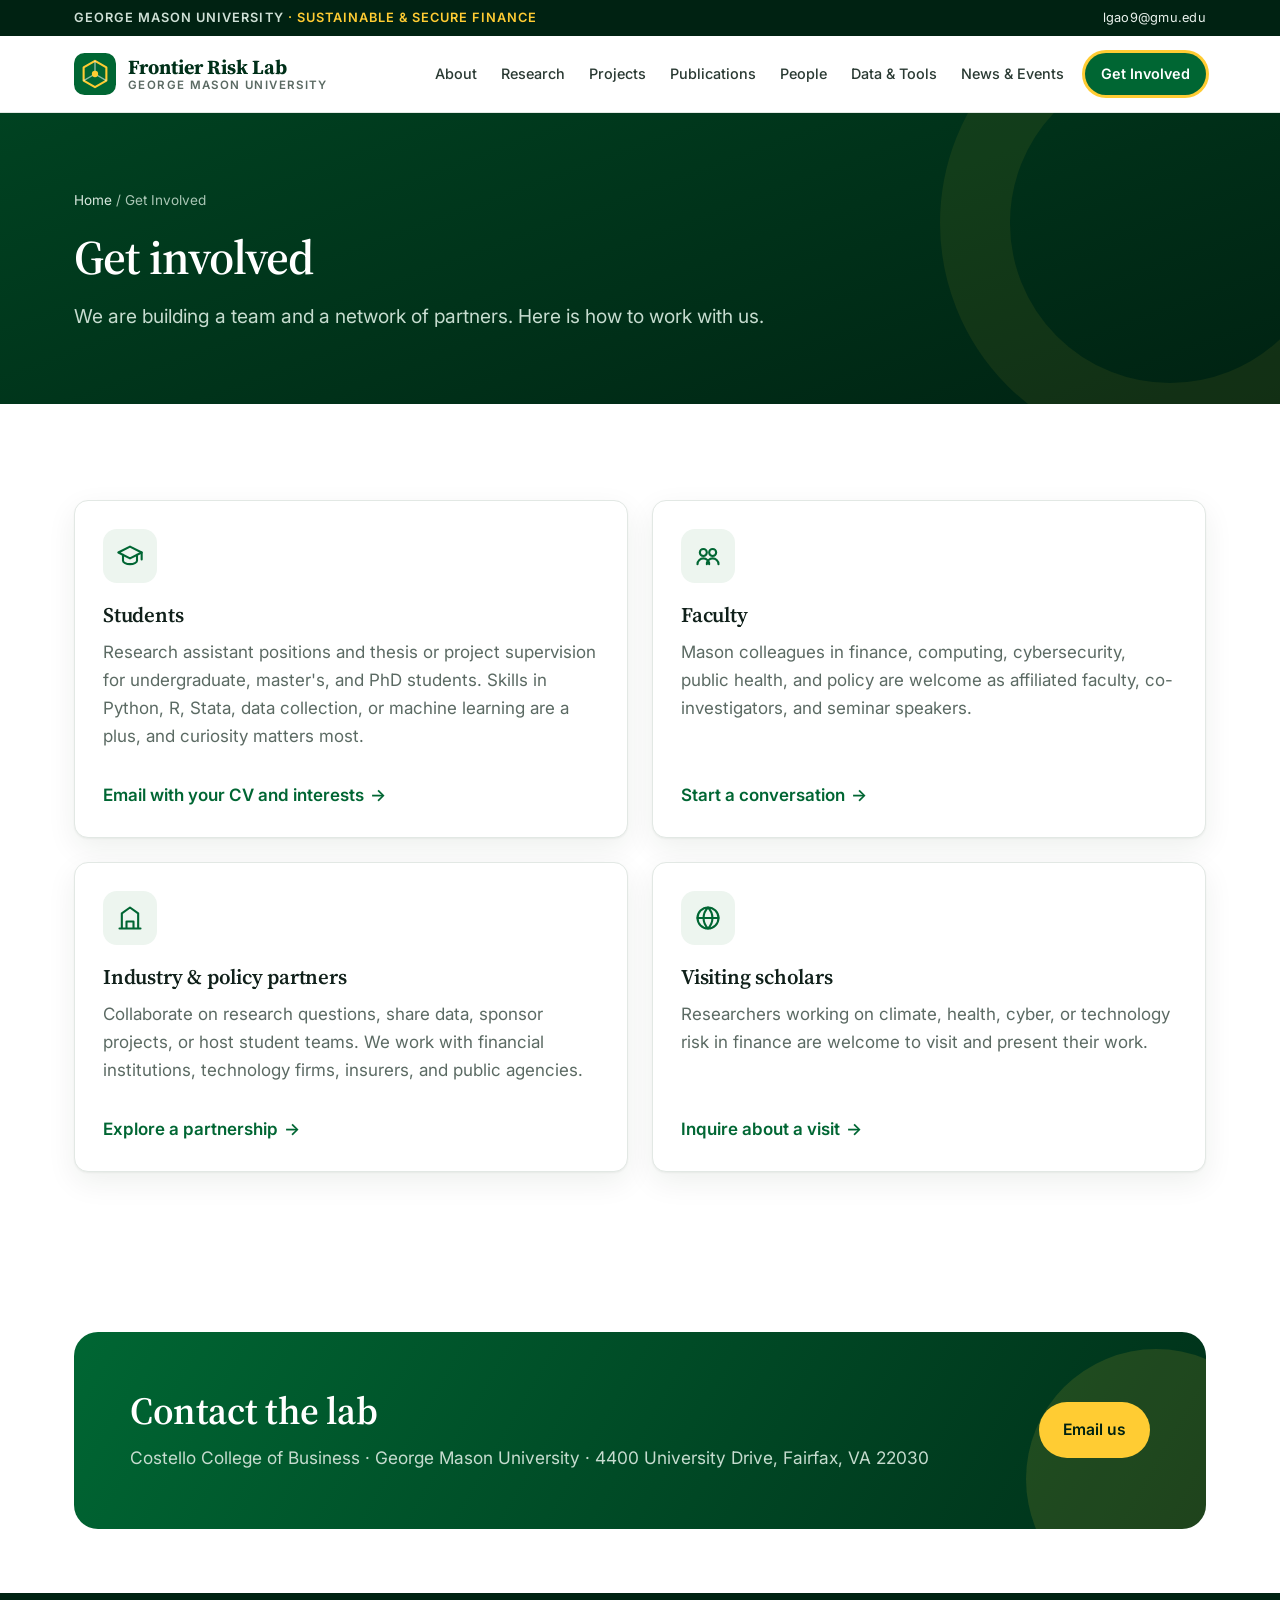
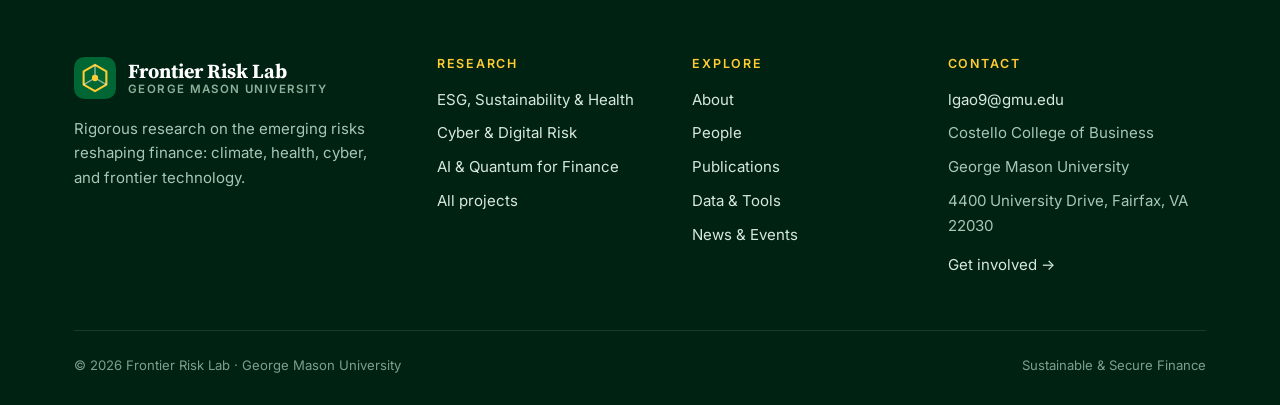
==== join.html @ 45f3c0b1 "Frontier Risk Lab website: initial draft Static GitHub Pages site with GMU colors: home, about, rese" ====
<!doctype html>
<html lang="en">
<head>
  <meta charset="utf-8">
  <meta name="viewport" content="width=device-width, initial-scale=1">
  <title>Get Involved · Frontier Risk Lab</title>
  <meta name="description" content="Opportunities for students, faculty, partners, and visiting scholars at the Frontier Risk Lab.">
  <link rel="icon" href="assets/img/favicon.svg" type="image/svg+xml">
  <link rel="preconnect" href="https://fonts.googleapis.com">
  <link rel="preconnect" href="https://fonts.gstatic.com" crossorigin>
  <link href="https://fonts.googleapis.com/css2?family=Inter:wght@400;500;600;700&family=Source+Serif+4:opsz,wght@8..60,500;8..60,600;8..60,700&display=swap" rel="stylesheet">
  <link rel="stylesheet" href="assets/css/style.css">
  <script src="assets/js/content.js" defer></script>
  <script src="assets/js/site.js" defer></script>
</head>
<body>
<div id="site-header"></div>

<main id="main">
  <section class="page-hero">
    <div class="container">
      <div class="crumbs"><a href="index.html">Home</a> / Get Involved</div>
      <h1>Get involved</h1>
      <p class="lead">We are building a team and a network of partners. Here is how to work with us.</p>
    </div>
  </section>

  <section class="section">
    <div class="container">
      <div class="grid-2">
        <article class="card reveal">
          <div class="icon-tile"><svg viewBox="0 0 24 24" fill="none" stroke="currentColor" stroke-width="1.8" stroke-linecap="round" stroke-linejoin="round"><path d="m2 9 10-5 10 5-10 5Z"/><path d="M6 11v5c0 1.5 2.7 3 6 3s6-1.5 6-3v-5M22 9v6"/></svg></div>
          <h3>Students</h3>
          <p>Research assistant positions and thesis or project supervision for undergraduate, master's, and PhD students. Skills in Python, R, Stata, data collection, or machine learning are a plus, and curiosity matters most.</p>
          <div class="card-foot"><a class="link-arrow" id="mail-students" href="#">Email with your CV and interests</a></div>
        </article>
        <article class="card reveal">
          <div class="icon-tile"><svg viewBox="0 0 24 24" fill="none" stroke="currentColor" stroke-width="1.8" stroke-linecap="round" stroke-linejoin="round"><circle cx="8" cy="9" r="3"/><circle cx="16" cy="9" r="3"/><path d="M3 19c0-3 2.5-5 5-5s5 2 5 5M11 19c0-3 2.5-5 5-5s5 2 5 5"/></svg></div>
          <h3>Faculty</h3>
          <p>Mason colleagues in finance, computing, cybersecurity, public health, and policy are welcome as affiliated faculty, co-investigators, and seminar speakers.</p>
          <div class="card-foot"><a class="link-arrow" id="mail-faculty" href="#">Start a conversation</a></div>
        </article>
        <article class="card reveal">
          <div class="icon-tile"><svg viewBox="0 0 24 24" fill="none" stroke="currentColor" stroke-width="1.8" stroke-linecap="round" stroke-linejoin="round"><path d="M3 21h18M5 21V8l7-5 7 5v13M9 21v-6h6v6"/></svg></div>
          <h3>Industry &amp; policy partners</h3>
          <p>Collaborate on research questions, share data, sponsor projects, or host student teams. We work with financial institutions, technology firms, insurers, and public agencies.</p>
          <div class="card-foot"><a class="link-arrow" id="mail-partners" href="#">Explore a partnership</a></div>
        </article>
        <article class="card reveal">
          <div class="icon-tile"><svg viewBox="0 0 24 24" fill="none" stroke="currentColor" stroke-width="1.8" stroke-linecap="round" stroke-linejoin="round"><circle cx="12" cy="12" r="9"/><path d="M3 12h18M12 3c2.5 2.5 3.8 5.5 3.8 9s-1.3 6.5-3.8 9c-2.5-2.5-3.8-5.5-3.8-9S9.5 5.5 12 3Z"/></svg></div>
          <h3>Visiting scholars</h3>
          <p>Researchers working on climate, health, cyber, or technology risk in finance are welcome to visit and present their work.</p>
          <div class="card-foot"><a class="link-arrow" id="mail-visitors" href="#">Inquire about a visit</a></div>
        </article>
      </div>
    </div>
  </section>

  <section class="section-sm">
    <div class="container">
      <div class="cta reveal">
        <div>
          <h2>Contact the lab</h2>
          <p>Costello College of Business · George Mason University · 4400 University Drive, Fairfax, VA 22030</p>
        </div>
        <a class="btn btn-gold" id="mail-main" href="#">Email us</a>
      </div>
    </div>
  </section>
</main>

<div id="site-footer"></div>
<script>
  document.addEventListener("DOMContentLoaded", function () {
    var email = window.LAB.people.director.email;
    var subjects = {
      "mail-students": "Student interest: Frontier Risk Lab",
      "mail-faculty": "Faculty collaboration: Frontier Risk Lab",
      "mail-partners": "Partnership inquiry: Frontier Risk Lab",
      "mail-visitors": "Visiting scholar inquiry: Frontier Risk Lab",
      "mail-main": "Frontier Risk Lab"
    };
    Object.keys(subjects).forEach(function (id) {
      document.getElementById(id).href = "mailto:" + email + "?subject=" + encodeURIComponent(subjects[id]);
    });
  });
</script>
</body>
</html>
---- assets/css/style.css ----
/* =========================================================
   Frontier Risk Lab — site styles
   Palette follows George Mason University colors
   (Mason Green #006633, Mason Gold #FFCC33).
   ========================================================= */

:root {
  --green: #006633;
  --green-700: #00552a;
  --green-800: #004221;
  --green-900: #003019;
  --green-950: #002212;
  --gold: #ffcc33;
  --gold-600: #e0ad10;
  --gold-soft: #fff6d6;

  --ink: #10201a;
  --text: #2a3a33;
  --muted: #5b6a63;
  --line: #e2e8e4;
  --bg: #ffffff;
  --bg-soft: #f5f8f5;
  --bg-tint: #edf5ef;

  /* pillar accents */
  --esg: #1d7a45;
  --esg-bg: #e6f3eb;
  --cyber: #0d5c73;
  --cyber-bg: #e3f0f4;
  --ai: #9a6b00;
  --ai-bg: #fbf1d4;

  --radius: 14px;
  --radius-sm: 9px;
  --shadow: 0 1px 2px rgba(0, 40, 20, .05), 0 10px 30px rgba(0, 40, 20, .07);
  --shadow-lg: 0 2px 4px rgba(0, 40, 20, .06), 0 24px 50px rgba(0, 40, 20, .12);
  --maxw: 1180px;

  --serif: "Source Serif 4", Georgia, "Times New Roman", serif;
  --sans: "Inter", system-ui, -apple-system, "Segoe UI", Roboto, Arial, sans-serif;
}

*, *::before, *::after { box-sizing: border-box; }
html { scroll-behavior: smooth; -webkit-text-size-adjust: 100%; }
body {
  margin: 0;
  font-family: var(--sans);
  font-size: 17px;
  line-height: 1.65;
  color: var(--text);
  background: var(--bg);
  -webkit-font-smoothing: antialiased;
}
img, svg { max-width: 100%; display: block; }
a { color: var(--green); text-decoration-thickness: 1px; text-underline-offset: 3px; }
a:hover { color: var(--green-800); }
h1, h2, h3, h4 { font-family: var(--serif); color: var(--ink); line-height: 1.2; margin: 0 0 .5em; font-weight: 600; letter-spacing: -.01em; }
h1 { font-size: clamp(2.2rem, 4.6vw, 3.6rem); letter-spacing: -.02em; }
h2 { font-size: clamp(1.7rem, 3vw, 2.4rem); }
h3 { font-size: 1.3rem; }
p { margin: 0 0 1em; }
ul { padding-left: 1.2em; }
:focus-visible { outline: 3px solid var(--gold); outline-offset: 2px; border-radius: 4px; }

.container { max-width: var(--maxw); margin: 0 auto; padding: 0 24px; }
.skip-link { position: absolute; left: -999px; top: 0; background: var(--gold); color: var(--ink); padding: 8px 14px; z-index: 100; }
.skip-link:focus { left: 12px; top: 12px; }

/* ---------- utility bar + header ---------- */
.utility-bar { background: var(--green-950); color: #cfe0d6; font-size: .8rem; letter-spacing: .02em; }
.utility-bar .container { display: flex; justify-content: space-between; align-items: center; height: 36px; gap: 16px; }
.utility-bar a { color: #e9f2ed; text-decoration: none; }
.utility-bar a:hover { color: var(--gold); }
.utility-bar .gmu { font-weight: 600; text-transform: uppercase; letter-spacing: .08em; }
.utility-bar .gmu span { color: var(--gold); }

.site-header { position: sticky; top: 0; z-index: 50; background: rgba(255, 255, 255, .92); backdrop-filter: saturate(180%) blur(12px); border-bottom: 1px solid var(--line); }
.site-header .container { display: flex; align-items: center; justify-content: space-between; height: 76px; gap: 20px; }
.brand { display: flex; align-items: center; gap: 12px; text-decoration: none; color: var(--ink); flex-shrink: 0; }
.brand-mark { width: 42px; height: 42px; }
.brand-text { display: flex; flex-direction: column; line-height: 1.15; }
.brand-name { font-family: var(--serif); font-weight: 700; font-size: 1.25rem; color: var(--green-900); }
.brand-sub { font-size: .72rem; text-transform: uppercase; letter-spacing: .12em; color: var(--muted); font-weight: 600; }

.nav { display: flex; align-items: center; gap: 2px; }
.nav a { font-size: .9rem; font-weight: 500; color: var(--text); text-decoration: none; padding: 8px 11px; border-radius: 8px; transition: background .15s, color .15s; }
.nav a:hover { background: var(--bg-tint); color: var(--green-800); }
.nav a[aria-current="page"] { color: var(--green); font-weight: 600; box-shadow: inset 0 -2px 0 var(--gold); border-radius: 0; }
.nav a.nav-cta { background: var(--green); color: #fff; margin-left: 8px; padding: 9px 16px; border-radius: 999px; font-weight: 600; }
.nav a.nav-cta:hover { background: var(--green-800); color: #fff; }
.nav a.nav-cta[aria-current="page"] { box-shadow: 0 0 0 3px var(--gold); border-radius: 999px; }

.nav-toggle { display: none; background: none; border: 1px solid var(--line); border-radius: 10px; width: 44px; height: 44px; cursor: pointer; align-items: center; justify-content: center; color: var(--ink); }
.nav-toggle svg { width: 22px; height: 22px; }

@media (max-width: 1060px) {
  .nav-toggle { display: inline-flex; }
  .nav { position: absolute; top: 76px; left: 0; right: 0; background: #fff; border-bottom: 1px solid var(--line); box-shadow: var(--shadow); flex-direction: column; align-items: stretch; padding: 10px 16px 18px; display: none; }
  .nav.open { display: flex; }
  .nav a { padding: 12px 14px; font-size: 1rem; }
  .nav a[aria-current="page"] { box-shadow: inset 3px 0 0 var(--gold); background: var(--bg-tint); }
  .nav a.nav-cta { margin: 8px 0 0; text-align: center; }
}

/* ---------- buttons, eyebrows, chips ---------- */
.btn { display: inline-flex; align-items: center; gap: 8px; font-weight: 600; font-size: .98rem; padding: 13px 22px; border-radius: 999px; text-decoration: none; border: 2px solid transparent; transition: transform .15s, background .15s, color .15s, border-color .15s; cursor: pointer; }
.btn:hover { transform: translateY(-1px); }
.btn svg { width: 18px; height: 18px; }
.btn-gold { background: var(--gold); color: var(--green-950); }
.btn-gold:hover { background: #ffd95c; color: var(--green-950); }
.btn-outline-light { border-color: rgba(255, 255, 255, .45); color: #fff; }
.btn-outline-light:hover { border-color: #fff; color: #fff; background: rgba(255, 255, 255, .08); }
.btn-green { background: var(--green); color: #fff; }
.btn-green:hover { background: var(--green-800); color: #fff; }
.btn-outline { border-color: var(--green); color: var(--green); }
.btn-outline:hover { background: var(--green); color: #fff; }

.eyebrow { display: inline-flex; align-items: center; gap: 10px; font-size: .78rem; font-weight: 700; letter-spacing: .14em; text-transform: uppercase; color: var(--green); margin-bottom: 14px; }
.eyebrow::before { content: ""; width: 28px; height: 3px; background: var(--gold); border-radius: 2px; }
.on-dark .eyebrow { color: var(--gold); }

.chip { display: inline-flex; align-items: center; gap: 6px; font-size: .78rem; font-weight: 600; padding: 4px 10px; border-radius: 999px; background: var(--bg-soft); color: var(--text); border: 1px solid var(--line); white-space: nowrap; }
.chip .dot { width: 7px; height: 7px; border-radius: 50%; background: currentColor; }
.chip.esg { background: var(--esg-bg); color: var(--esg); border-color: transparent; }
.chip.cyber { background: var(--cyber-bg); color: var(--cyber); border-color: transparent; }
.chip.ai { background: var(--ai-bg); color: var(--ai); border-color: transparent; }
.chip.status { background: #fff; color: var(--muted); }
.chips { display: flex; flex-wrap: wrap; gap: 6px; }

/* ---------- sections ---------- */
.section { padding: 96px 0; }
.section-sm { padding: 64px 0; }
.section.soft { background: var(--bg-soft); }
.section.tint { background: var(--bg-tint); }
.section-head { max-width: 760px; margin-bottom: 48px; }
.section-head.center { margin-left: auto; margin-right: auto; text-align: center; }
.section-head.center .eyebrow { justify-content: center; }
.section-head p { font-size: 1.12rem; color: var(--muted); }
.lead { font-size: 1.2rem; color: var(--muted); line-height: 1.6; }

/* ---------- home hero ---------- */
.hero { position: relative; overflow: hidden; background: radial-gradient(1200px 600px at 85% 20%, #0a7a44 0%, transparent 60%), linear-gradient(160deg, var(--green-800) 0%, var(--green-950) 100%); color: #e6f1ea; }
.hero::after { content: ""; position: absolute; inset: 0; background-image: linear-gradient(rgba(255, 255, 255, .045) 1px, transparent 1px), linear-gradient(90deg, rgba(255, 255, 255, .045) 1px, transparent 1px); background-size: 48px 48px; mask-image: linear-gradient(180deg, #000 0%, transparent 95%); pointer-events: none; }
.hero .container { position: relative; z-index: 1; display: grid; grid-template-columns: 1.15fr .85fr; gap: 56px; align-items: center; padding-top: 96px; padding-bottom: 104px; }
.hero h1 { color: #fff; margin-bottom: 22px; }
.hero h1 em { font-style: normal; color: var(--gold); }
.hero .lead { color: #cfe2d7; max-width: 620px; margin-bottom: 34px; }
.hero-actions { display: flex; flex-wrap: wrap; gap: 14px; }
.hero-figure { position: relative; }
.hero-figure svg { width: 100%; height: auto; filter: drop-shadow(0 30px 60px rgba(0, 0, 0, .35)); }
.hero-badge { display: inline-flex; align-items: center; gap: 10px; background: rgba(255, 255, 255, .08); border: 1px solid rgba(255, 255, 255, .16); padding: 7px 14px 7px 8px; border-radius: 999px; font-size: .82rem; color: #e6f1ea; margin-bottom: 26px; }
.hero-badge b { background: var(--gold); color: var(--green-950); padding: 2px 9px; border-radius: 999px; font-size: .72rem; letter-spacing: .06em; text-transform: uppercase; }

@media (max-width: 900px) {
  .hero .container { grid-template-columns: 1fr; padding-top: 64px; padding-bottom: 72px; gap: 36px; }
  .hero-figure { max-width: 420px; margin: 0 auto; }
}

/* ---------- page hero (inner pages) ---------- */
.page-hero { background: linear-gradient(160deg, var(--green-800), var(--green-950)); color: #d8e8de; position: relative; overflow: hidden; }
.page-hero::after { content: ""; position: absolute; right: -120px; top: -120px; width: 460px; height: 460px; border-radius: 50%; border: 70px solid rgba(255, 204, 51, .07); }
.page-hero .container { position: relative; z-index: 1; padding-top: 76px; padding-bottom: 72px; }
.page-hero h1 { color: #fff; font-size: clamp(2rem, 4vw, 3rem); margin-bottom: 14px; }
.page-hero .lead { color: #c6dccf; max-width: 760px; margin: 0; }
.crumbs { font-size: .85rem; margin-bottom: 18px; color: #a9c6b5; }
.crumbs a { color: #d8e8de; text-decoration: none; }
.crumbs a:hover { color: var(--gold); }

/* ---------- mission band ---------- */
.mission { display: grid; grid-template-columns: .9fr 1.1fr; gap: 64px; align-items: start; }
.mission blockquote { margin: 0; font-family: var(--serif); font-size: clamp(1.35rem, 2.3vw, 1.75rem); line-height: 1.45; color: var(--ink); border-left: 4px solid var(--gold); padding-left: 28px; }
@media (max-width: 860px) { .mission { grid-template-columns: 1fr; gap: 28px; } }

/* ---------- cards / grids ---------- */
.grid-3 { display: grid; grid-template-columns: repeat(3, 1fr); gap: 24px; }
.grid-2 { display: grid; grid-template-columns: repeat(2, 1fr); gap: 24px; }
@media (max-width: 960px) { .grid-3 { grid-template-columns: 1fr 1fr; } }
@media (max-width: 680px) { .grid-3, .grid-2 { grid-template-columns: 1fr; } }

.card { background: #fff; border: 1px solid var(--line); border-radius: var(--radius); padding: 28px; box-shadow: var(--shadow); transition: transform .2s, box-shadow .2s, border-color .2s; display: flex; flex-direction: column; }
.card:hover { transform: translateY(-3px); box-shadow: var(--shadow-lg); }
.card h3 { margin-bottom: 10px; }
.card p { color: var(--muted); }
.card .card-foot { margin-top: auto; padding-top: 14px; }

.pillar-card { position: relative; overflow: hidden; padding-top: 34px; }
.pillar-card::before { content: ""; position: absolute; left: 0; right: 0; top: 0; height: 5px; background: var(--accent, var(--green)); }
.pillar-card.esg { --accent: var(--esg); --accent-bg: var(--esg-bg); }
.pillar-card.cyber { --accent: var(--cyber); --accent-bg: var(--cyber-bg); }
.pillar-card.ai { --accent: var(--gold-600); --accent-bg: var(--ai-bg); }
.icon-tile { width: 54px; height: 54px; border-radius: 14px; display: grid; place-items: center; background: var(--accent-bg, var(--bg-tint)); color: var(--accent, var(--green)); margin-bottom: 20px; }
.icon-tile svg { width: 28px; height: 28px; }
.pillar-card ul { list-style: none; padding: 0; margin: 4px 0 18px; }
.pillar-card li { position: relative; padding-left: 20px; margin-bottom: 7px; font-size: .95rem; color: var(--text); }
.pillar-card li::before { content: ""; position: absolute; left: 2px; top: .62em; width: 8px; height: 8px; border-radius: 2px; background: var(--accent); transform: rotate(45deg); }
.pillar-tag { font-size: .75rem; letter-spacing: .12em; text-transform: uppercase; font-weight: 700; color: var(--accent); margin-bottom: 6px; }
.link-arrow { font-weight: 600; text-decoration: none; display: inline-flex; align-items: center; gap: 6px; }
.link-arrow::after { content: "→"; transition: transform .15s; }
.link-arrow:hover::after { transform: translateX(4px); }

/* ---------- why-now band ---------- */
.band-dark { background: var(--green-950); color: #cfe0d6; }
.band-dark h2, .band-dark h3 { color: #fff; }
.band-dark .section-head p { color: #a9c6b5; }
.why-item { border-top: 1px solid rgba(255, 255, 255, .14); padding-top: 24px; }
.why-num { font-family: var(--serif); font-size: 2.6rem; color: var(--gold); line-height: 1; margin-bottom: 14px; font-weight: 600; }
.why-item p { color: #b9d1c3; margin: 0; }

/* ---------- featured / cross-pillar ---------- */
.feature { display: grid; grid-template-columns: 1fr 1fr; gap: 0; border-radius: 20px; overflow: hidden; box-shadow: var(--shadow-lg); background: #fff; border: 1px solid var(--line); }
.feature-visual { background: linear-gradient(140deg, var(--cyber) 0%, var(--green-900) 100%); padding: 44px; display: grid; place-items: center; min-height: 320px; }
.feature-visual svg { width: 100%; max-width: 360px; }
.feature-body { padding: 48px; }
.feature-body p { color: var(--muted); }
@media (max-width: 860px) { .feature { grid-template-columns: 1fr; } .feature-body { padding: 32px; } }

/* ---------- projects ---------- */
.project-card h3 { font-size: 1.18rem; }
.project-card .chips { margin-bottom: 14px; }
.filters { display: flex; flex-wrap: wrap; gap: 8px; margin-bottom: 32px; }
.filter-btn { font: inherit; font-size: .9rem; font-weight: 600; padding: 8px 16px; border-radius: 999px; border: 1px solid var(--line); background: #fff; color: var(--text); cursor: pointer; transition: all .15s; }
.filter-btn:hover { border-color: var(--green); color: var(--green); }
.filter-btn[aria-pressed="true"] { background: var(--green); border-color: var(--green); color: #fff; }

/* ---------- news ---------- */
.news-list { display: grid; gap: 16px; }
.news-item { display: grid; grid-template-columns: 120px 1fr; gap: 24px; padding: 22px 26px; border: 1px solid var(--line); border-radius: var(--radius); background: #fff; }
.news-date { font-family: var(--serif); color: var(--green); font-weight: 600; line-height: 1.25; }
.news-date small { display: block; font-family: var(--sans); font-size: .72rem; letter-spacing: .1em; text-transform: uppercase; color: var(--muted); font-weight: 700; margin-top: 4px; }
.news-item h3 { font-size: 1.12rem; margin-bottom: 6px; }
.news-item p { margin: 0; color: var(--muted); font-size: .96rem; }
@media (max-width: 600px) { .news-item { grid-template-columns: 1fr; gap: 8px; } }

/* ---------- publications ---------- */
.pub { padding: 22px 0; border-bottom: 1px solid var(--line); }
.pub h3 { font-size: 1.12rem; margin-bottom: 4px; }
.pub .meta { color: var(--muted); font-size: .95rem; margin-bottom: 8px; }
.empty-state { text-align: center; padding: 64px 24px; border: 2px dashed var(--line); border-radius: var(--radius); background: var(--bg-soft); color: var(--muted); }
.empty-state svg { width: 48px; height: 48px; margin: 0 auto 14px; color: var(--green); opacity: .7; }
.empty-state h3 { color: var(--ink); }

/* ---------- people ---------- */
.person { display: grid; grid-template-columns: 180px 1fr; gap: 36px; align-items: start; }
.avatar { width: 180px; height: 180px; border-radius: 20px; background: linear-gradient(145deg, var(--green), var(--green-950)); color: var(--gold); display: grid; place-items: center; font-family: var(--serif); font-size: 3.4rem; font-weight: 600; box-shadow: var(--shadow); }
.avatar.sm { width: 64px; height: 64px; border-radius: 16px; font-size: 1.4rem; }
.person .role { color: var(--green); font-weight: 600; margin-bottom: 14px; }
.person-links { display: flex; flex-wrap: wrap; gap: 10px; margin-top: 18px; }
@media (max-width: 680px) { .person { grid-template-columns: 1fr; } .avatar { width: 120px; height: 120px; font-size: 2.4rem; } }
.open-card { border-style: dashed; box-shadow: none; background: var(--bg-soft); }

/* ---------- split content ---------- */
.split { display: grid; grid-template-columns: 300px 1fr; gap: 64px; }
.split aside { position: sticky; top: 110px; align-self: start; }
.toc { list-style: none; padding: 0; margin: 0; border-left: 2px solid var(--line); }
.toc a { display: block; padding: 8px 18px; text-decoration: none; color: var(--muted); font-weight: 500; margin-left: -2px; border-left: 2px solid transparent; }
.toc a:hover { color: var(--green); border-left-color: var(--gold); }
@media (max-width: 900px) { .split { grid-template-columns: 1fr; gap: 24px; } .split aside { position: static; } }

.pillar-section { padding: 0 0 72px; margin-bottom: 72px; border-bottom: 1px solid var(--line); scroll-margin-top: 110px; }
.pillar-section:last-child { border-bottom: 0; margin-bottom: 0; }
.pillar-section .icon-tile { width: 64px; height: 64px; }
.pillar-section.esg { --accent: var(--esg); --accent-bg: var(--esg-bg); }
.pillar-section.cyber { --accent: var(--cyber); --accent-bg: var(--cyber-bg); }
.pillar-section.ai { --accent: var(--gold-600); --accent-bg: var(--ai-bg); }
.questions { list-style: none; padding: 0; margin: 0 0 28px; display: grid; gap: 12px; }
.questions li { background: var(--bg-soft); border-left: 3px solid var(--accent); padding: 14px 18px; border-radius: 0 var(--radius-sm) var(--radius-sm) 0; color: var(--ink); }
.subhead { font-family: var(--sans); font-size: .8rem; letter-spacing: .12em; text-transform: uppercase; color: var(--muted); font-weight: 700; margin: 28px 0 12px; }

/* ---------- CTA ---------- */
.cta { background: linear-gradient(120deg, var(--green) 0%, var(--green-900) 100%); border-radius: 24px; padding: 56px; color: #d8e8de; display: grid; grid-template-columns: 1.4fr auto; gap: 32px; align-items: center; position: relative; overflow: hidden; }
.cta::after { content: ""; position: absolute; right: -80px; bottom: -80px; width: 260px; height: 260px; border-radius: 50%; background: rgba(255, 204, 51, .12); }
.cta h2 { color: #fff; margin-bottom: 10px; }
.cta p { margin: 0; color: #c6dccf; font-size: 1.08rem; }
.cta .btn { position: relative; z-index: 1; }
@media (max-width: 760px) { .cta { grid-template-columns: 1fr; padding: 36px 28px; } }

/* ---------- footer ---------- */
.site-footer { background: var(--green-950); color: #a9c6b5; font-size: .94rem; margin-top: 0; }
.site-footer .container { padding-top: 64px; padding-bottom: 28px; }
.footer-grid { display: grid; grid-template-columns: 1.5fr 1fr 1fr 1.2fr; gap: 40px; padding-bottom: 44px; border-bottom: 1px solid rgba(255, 255, 255, .1); }
.site-footer h4 { font-family: var(--sans); font-size: .78rem; letter-spacing: .14em; text-transform: uppercase; color: var(--gold); margin-bottom: 16px; }
.site-footer ul { list-style: none; padding: 0; margin: 0; }
.site-footer li { margin-bottom: 9px; }
.site-footer a { color: #d8e8de; text-decoration: none; }
.site-footer a:hover { color: var(--gold); }
.site-footer .brand-name { color: #fff; }
.site-footer .brand-sub { color: #8fb09c; }
.footer-about { margin-top: 18px; max-width: 340px; }
.footer-bottom { display: flex; flex-wrap: wrap; justify-content: space-between; gap: 12px; padding-top: 24px; font-size: .82rem; color: #7f9f8c; }
@media (max-width: 900px) { .footer-grid { grid-template-columns: 1fr 1fr; } }
@media (max-width: 560px) { .footer-grid { grid-template-columns: 1fr; } }

/* ---------- misc ---------- */
.prose { max-width: 760px; }
.prose p { font-size: 1.06rem; }
.muted { color: var(--muted); }
.mt-0 { margin-top: 0; }
.mt-40 { margin-top: 40px; }
.center { text-align: center; }
.note { font-size: .88rem; color: var(--muted); background: var(--gold-soft); border-radius: var(--radius-sm); padding: 12px 16px; border-left: 3px solid var(--gold); }

.reveal { opacity: 0; transform: translateY(14px); transition: opacity .6s ease, transform .6s ease; }
.reveal.in { opacity: 1; transform: none; }
@media (prefers-reduced-motion: reduce) {
  html { scroll-behavior: auto; }
  .reveal { opacity: 1; transform: none; transition: none; }
  .card, .btn { transition: none; }
}

@media (max-width: 600px) {
  body { font-size: 16px; }
  .container { padding: 0 16px; }
  .section { padding: 64px 0; }
  .card { padding: 22px; }
  .utility-bar .util-links, .utility-bar .util-tag { display: none; }
}
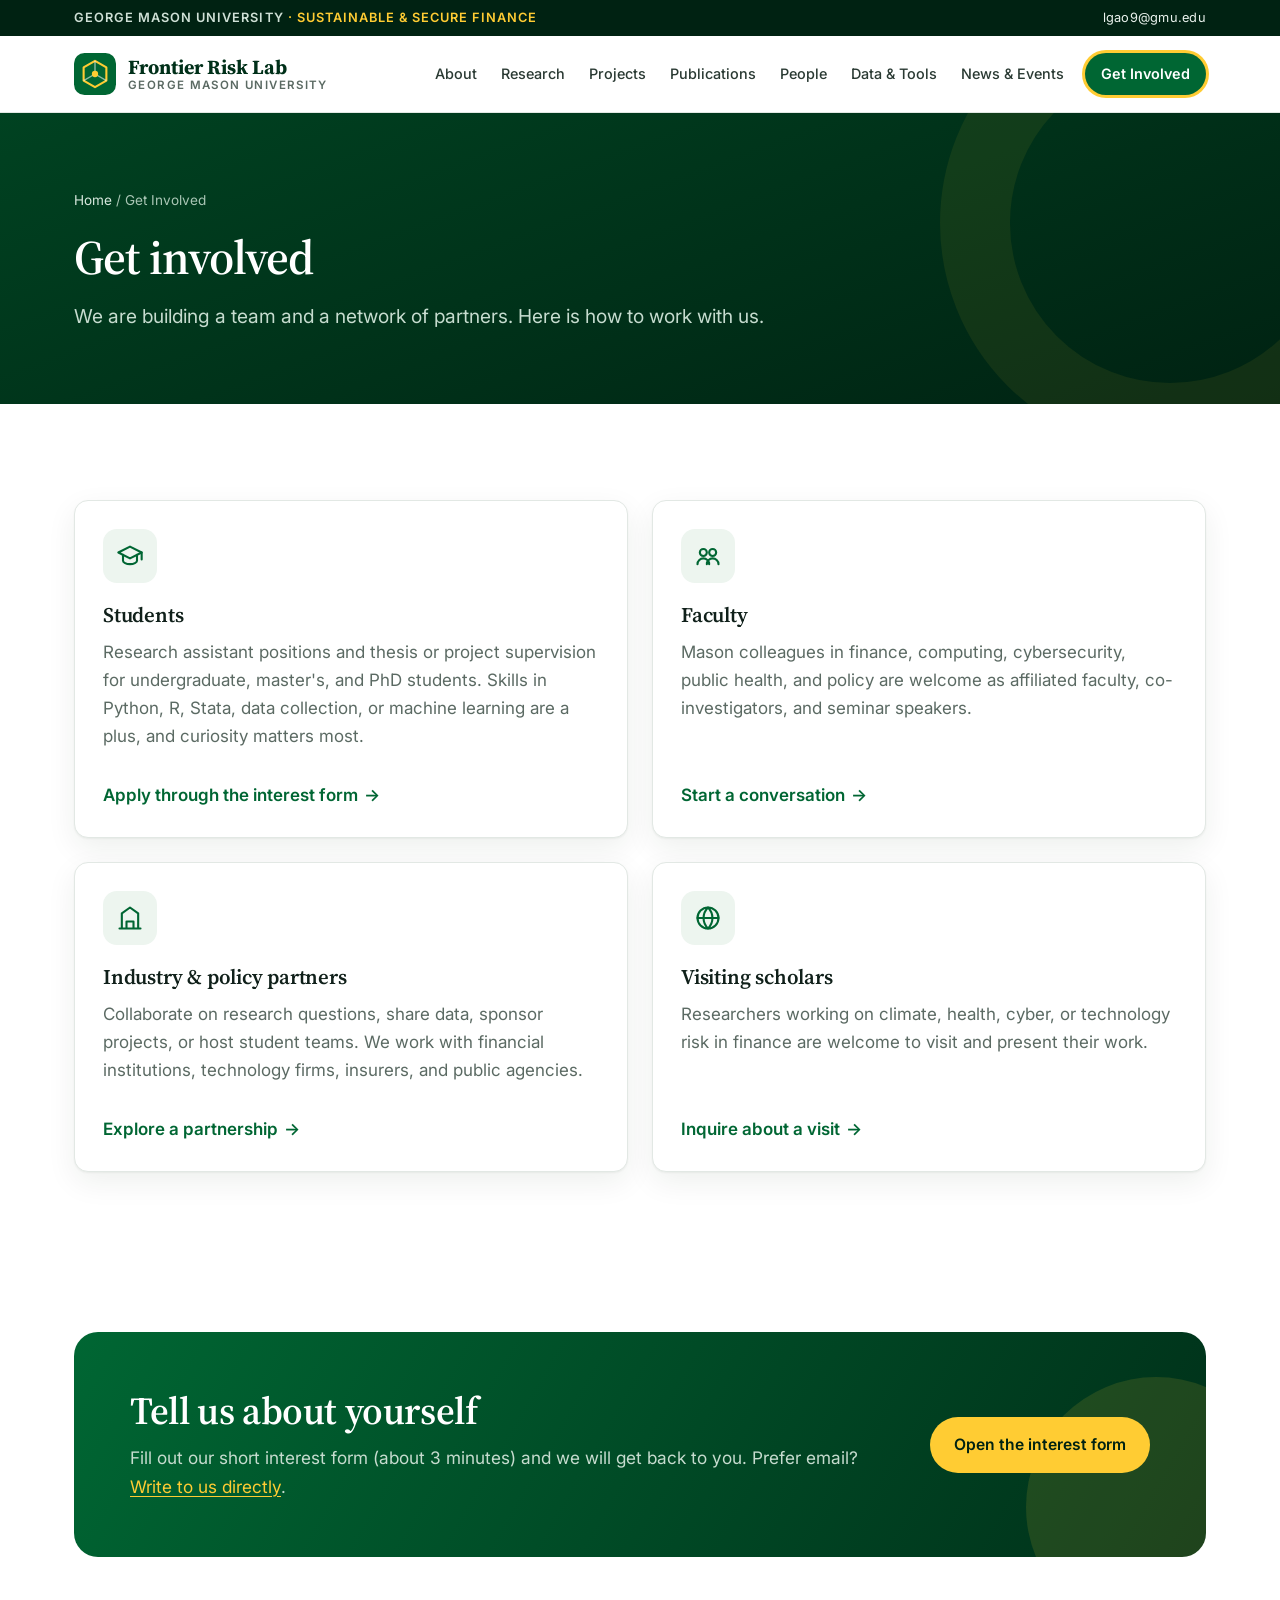
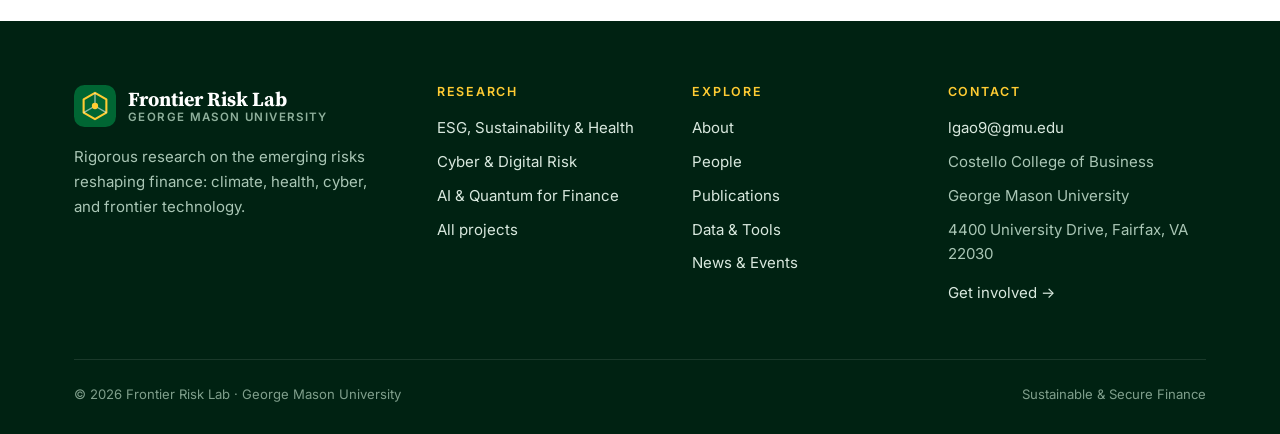
==== commit eb10f455: "Point Get Involved buttons to the Microsoft Forms interest form Keeps a direct email link as a fallb" ====
--- a/join.html
+++ b/join.html
@@ -32,7 +32,7 @@
           <div class="icon-tile"><svg viewBox="0 0 24 24" fill="none" stroke="currentColor" stroke-width="1.8" stroke-linecap="round" stroke-linejoin="round"><path d="m2 9 10-5 10 5-10 5Z"/><path d="M6 11v5c0 1.5 2.7 3 6 3s6-1.5 6-3v-5M22 9v6"/></svg></div>
           <h3>Students</h3>
           <p>Research assistant positions and thesis or project supervision for undergraduate, master's, and PhD students. Skills in Python, R, Stata, data collection, or machine learning are a plus, and curiosity matters most.</p>
-          <div class="card-foot"><a class="link-arrow" id="mail-students" href="#">Email with your CV and interests</a></div>
+          <div class="card-foot"><a class="link-arrow" id="mail-students" href="#">Apply through the interest form</a></div>
         </article>
         <article class="card reveal">
           <div class="icon-tile"><svg viewBox="0 0 24 24" fill="none" stroke="currentColor" stroke-width="1.8" stroke-linecap="round" stroke-linejoin="round"><circle cx="8" cy="9" r="3"/><circle cx="16" cy="9" r="3"/><path d="M3 19c0-3 2.5-5 5-5s5 2 5 5M11 19c0-3 2.5-5 5-5s5 2 5 5"/></svg></div>
@@ -60,10 +60,10 @@
     <div class="container">
       <div class="cta reveal">
         <div>
-          <h2>Contact the lab</h2>
-          <p>Costello College of Business · George Mason University · 4400 University Drive, Fairfax, VA 22030</p>
+          <h2>Tell us about yourself</h2>
+          <p>Fill out our short interest form (about 3 minutes) and we will get back to you. Prefer email? <a id="mail-main" href="#" style="color:#ffcc33">Write to us directly</a>.</p>
         </div>
-        <a class="btn btn-gold" id="mail-main" href="#">Email us</a>
+        <a class="btn btn-gold" data-form href="#" target="_blank" rel="noopener">Open the interest form</a>
       </div>
     </div>
   </section>
@@ -73,16 +73,15 @@
 <script>
   document.addEventListener("DOMContentLoaded", function () {
     var email = window.LAB.people.director.email;
-    var subjects = {
-      "mail-students": "Student interest: Frontier Risk Lab",
-      "mail-faculty": "Faculty collaboration: Frontier Risk Lab",
-      "mail-partners": "Partnership inquiry: Frontier Risk Lab",
-      "mail-visitors": "Visiting scholar inquiry: Frontier Risk Lab",
-      "mail-main": "Frontier Risk Lab"
-    };
-    Object.keys(subjects).forEach(function (id) {
-      document.getElementById(id).href = "mailto:" + email + "?subject=" + encodeURIComponent(subjects[id]);
+    var form = window.LAB.formUrl;
+    document.getElementById("mail-main").href = "mailto:" + email + "?subject=" + encodeURIComponent("Frontier Risk Lab");
+    ["mail-students", "mail-faculty", "mail-partners", "mail-visitors"].forEach(function (id) {
+      var a = document.getElementById(id);
+      a.href = form;
+      a.target = "_blank";
+      a.rel = "noopener";
     });
+    document.querySelectorAll("[data-form]").forEach(function (a) { a.href = form; });
   });
 </script>
 </body>
